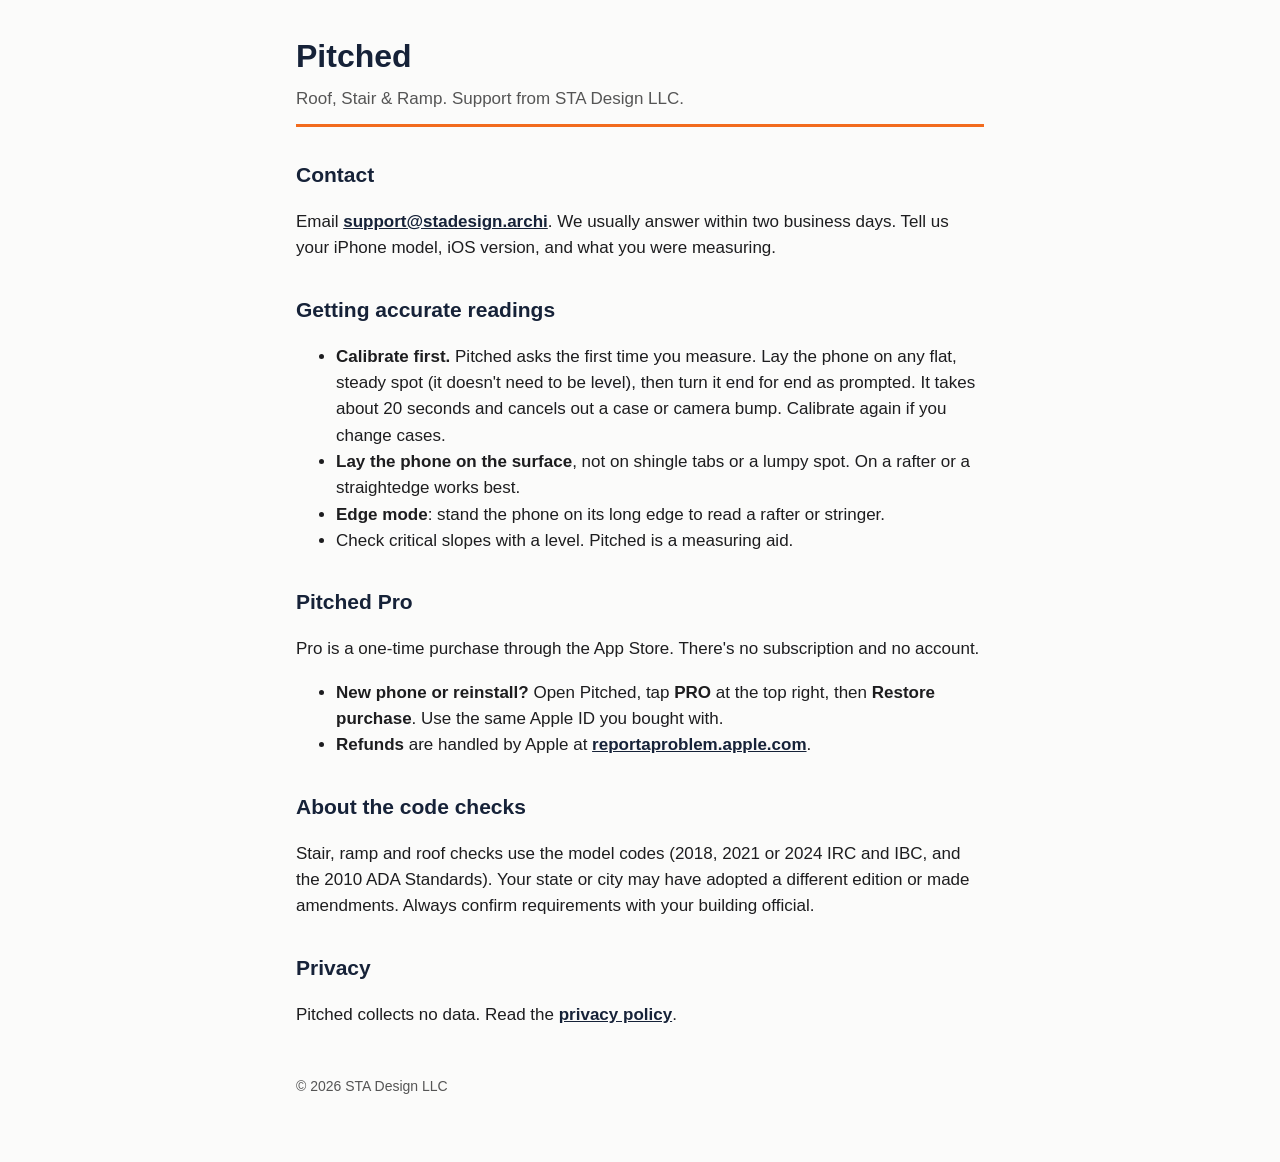
==== index.html @ f8be5443 "Add Pitched support and privacy pages Co-Authored-By: Claude Opus 5.5 <noreply@anthropic.com>" ====
<!doctype html>
<html lang="en"><head><meta charset="utf-8"><meta name="viewport" content="width=device-width,initial-scale=1">
<title>Pitched Support</title><link rel="stylesheet" href="style.css"></head>
<body><main>
<header><h1>Pitched</h1><p class="sub">Roof, Stair &amp; Ramp. Support from STA Design LLC.</p></header>

<h2>Contact</h2>
<p>Email <a href="mailto:support@stadesign.archi">support@stadesign.archi</a>. We usually answer within two business days. Tell us your iPhone model, iOS version, and what you were measuring.</p>

<h2>Getting accurate readings</h2>
<ul>
<li><b>Calibrate first.</b> Pitched asks the first time you measure. Lay the phone on any flat, steady spot (it doesn't need to be level), then turn it end for end as prompted. It takes about 20 seconds and cancels out a case or camera bump. Calibrate again if you change cases.</li>
<li><b>Lay the phone on the surface</b>, not on shingle tabs or a lumpy spot. On a rafter or a straightedge works best.</li>
<li><b>Edge mode</b>: stand the phone on its long edge to read a rafter or stringer.</li>
<li>Check critical slopes with a level. Pitched is a measuring aid.</li>
</ul>

<h2>Pitched Pro</h2>
<p>Pro is a one-time purchase through the App Store. There's no subscription and no account.</p>
<ul>
<li><b>New phone or reinstall?</b> Open Pitched, tap <b>PRO</b> at the top right, then <b>Restore purchase</b>. Use the same Apple ID you bought with.</li>
<li><b>Refunds</b> are handled by Apple at <a href="https://reportaproblem.apple.com">reportaproblem.apple.com</a>.</li>
</ul>

<h2>About the code checks</h2>
<p>Stair, ramp and roof checks use the model codes (2018, 2021 or 2024 IRC and IBC, and the 2010 ADA Standards). Your state or city may have adopted a different edition or made amendments. Always confirm requirements with your building official.</p>

<h2>Privacy</h2>
<p>Pitched collects no data. Read the <a href="privacy.html">privacy policy</a>.</p>

<footer>&copy; 2026 STA Design LLC</footer>
</main></body></html>
---- style.css ----
:root{--navy:#162238;--orange:#F26B1D;--ink:#1d1d1f;--muted:#555;--bg:#fbfbfa}
*{box-sizing:border-box}body{margin:0;background:var(--bg);color:var(--ink);font:17px/1.55 -apple-system,BlinkMacSystemFont,"Segoe UI",Roboto,sans-serif}
main{max-width:720px;margin:0 auto;padding:32px 16px 64px}
header{border-bottom:3px solid var(--orange);margin-bottom:24px;padding-bottom:12px}
h1{color:var(--navy);margin:0 0 4px;font-size:32px}h2{color:var(--navy);margin-top:32px;font-size:21px}
.sub{color:var(--muted);margin:0}a{color:var(--navy);font-weight:600}
footer{margin-top:48px;color:var(--muted);font-size:14px}
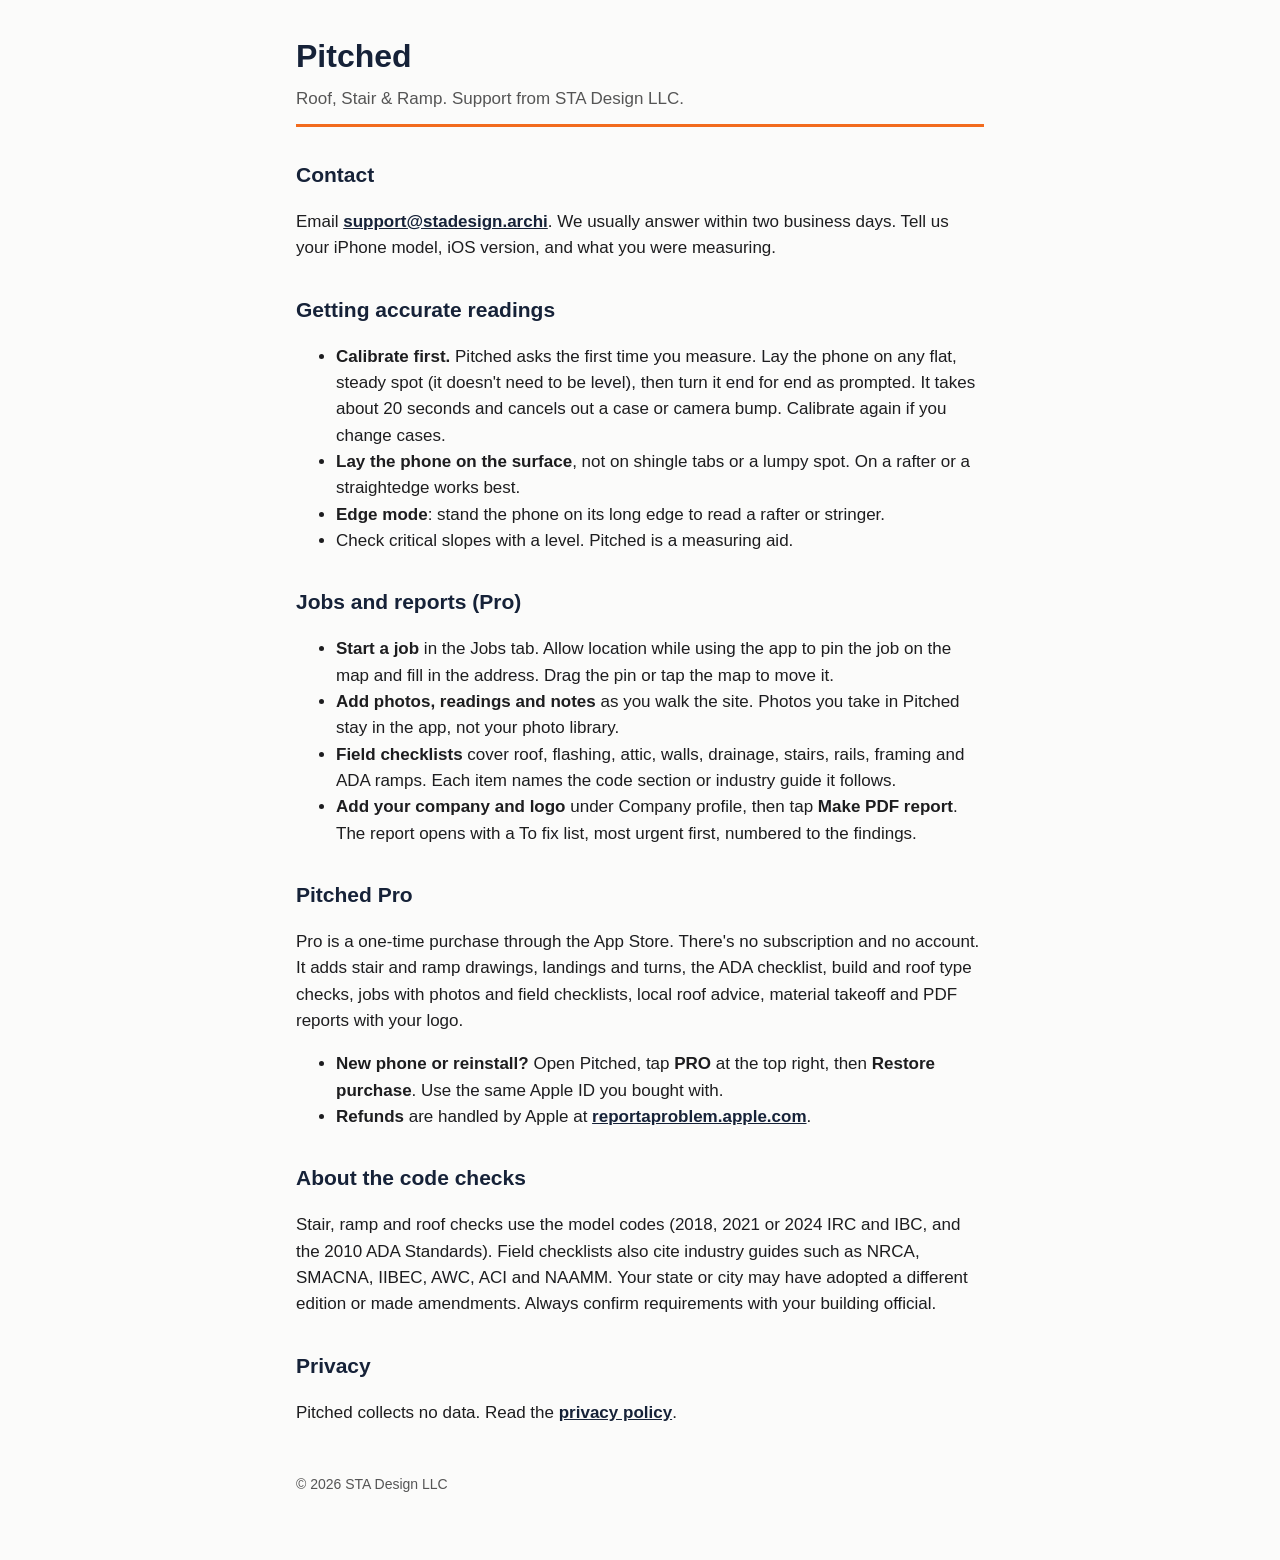
==== commit ec60b33a: "Support and privacy: jobs, field checklists, reports and Safari links Matches pitch-app-ios main 938" ====
--- a/index.html
+++ b/index.html
@@ -15,15 +15,23 @@
 <li>Check critical slopes with a level. Pitched is a measuring aid.</li>
 </ul>
 
+<h2>Jobs and reports (Pro)</h2>
+<ul>
+<li><b>Start a job</b> in the Jobs tab. Allow location while using the app to pin the job on the map and fill in the address. Drag the pin or tap the map to move it.</li>
+<li><b>Add photos, readings and notes</b> as you walk the site. Photos you take in Pitched stay in the app, not your photo library.</li>
+<li><b>Field checklists</b> cover roof, flashing, attic, walls, drainage, stairs, rails, framing and ADA ramps. Each item names the code section or industry guide it follows.</li>
+<li><b>Add your company and logo</b> under Company profile, then tap <b>Make PDF report</b>. The report opens with a To fix list, most urgent first, numbered to the findings.</li>
+</ul>
+
 <h2>Pitched Pro</h2>
-<p>Pro is a one-time purchase through the App Store. There's no subscription and no account.</p>
+<p>Pro is a one-time purchase through the App Store. There's no subscription and no account. It adds stair and ramp drawings, landings and turns, the ADA checklist, build and roof type checks, jobs with photos and field checklists, local roof advice, material takeoff and PDF reports with your logo.</p>
 <ul>
 <li><b>New phone or reinstall?</b> Open Pitched, tap <b>PRO</b> at the top right, then <b>Restore purchase</b>. Use the same Apple ID you bought with.</li>
 <li><b>Refunds</b> are handled by Apple at <a href="https://reportaproblem.apple.com">reportaproblem.apple.com</a>.</li>
 </ul>
 
 <h2>About the code checks</h2>
-<p>Stair, ramp and roof checks use the model codes (2018, 2021 or 2024 IRC and IBC, and the 2010 ADA Standards). Your state or city may have adopted a different edition or made amendments. Always confirm requirements with your building official.</p>
+<p>Stair, ramp and roof checks use the model codes (2018, 2021 or 2024 IRC and IBC, and the 2010 ADA Standards). Field checklists also cite industry guides such as NRCA, SMACNA, IIBEC, AWC, ACI and NAAMM. Your state or city may have adopted a different edition or made amendments. Always confirm requirements with your building official.</p>
 
 <h2>Privacy</h2>
 <p>Pitched collects no data. Read the <a href="privacy.html">privacy policy</a>.</p>
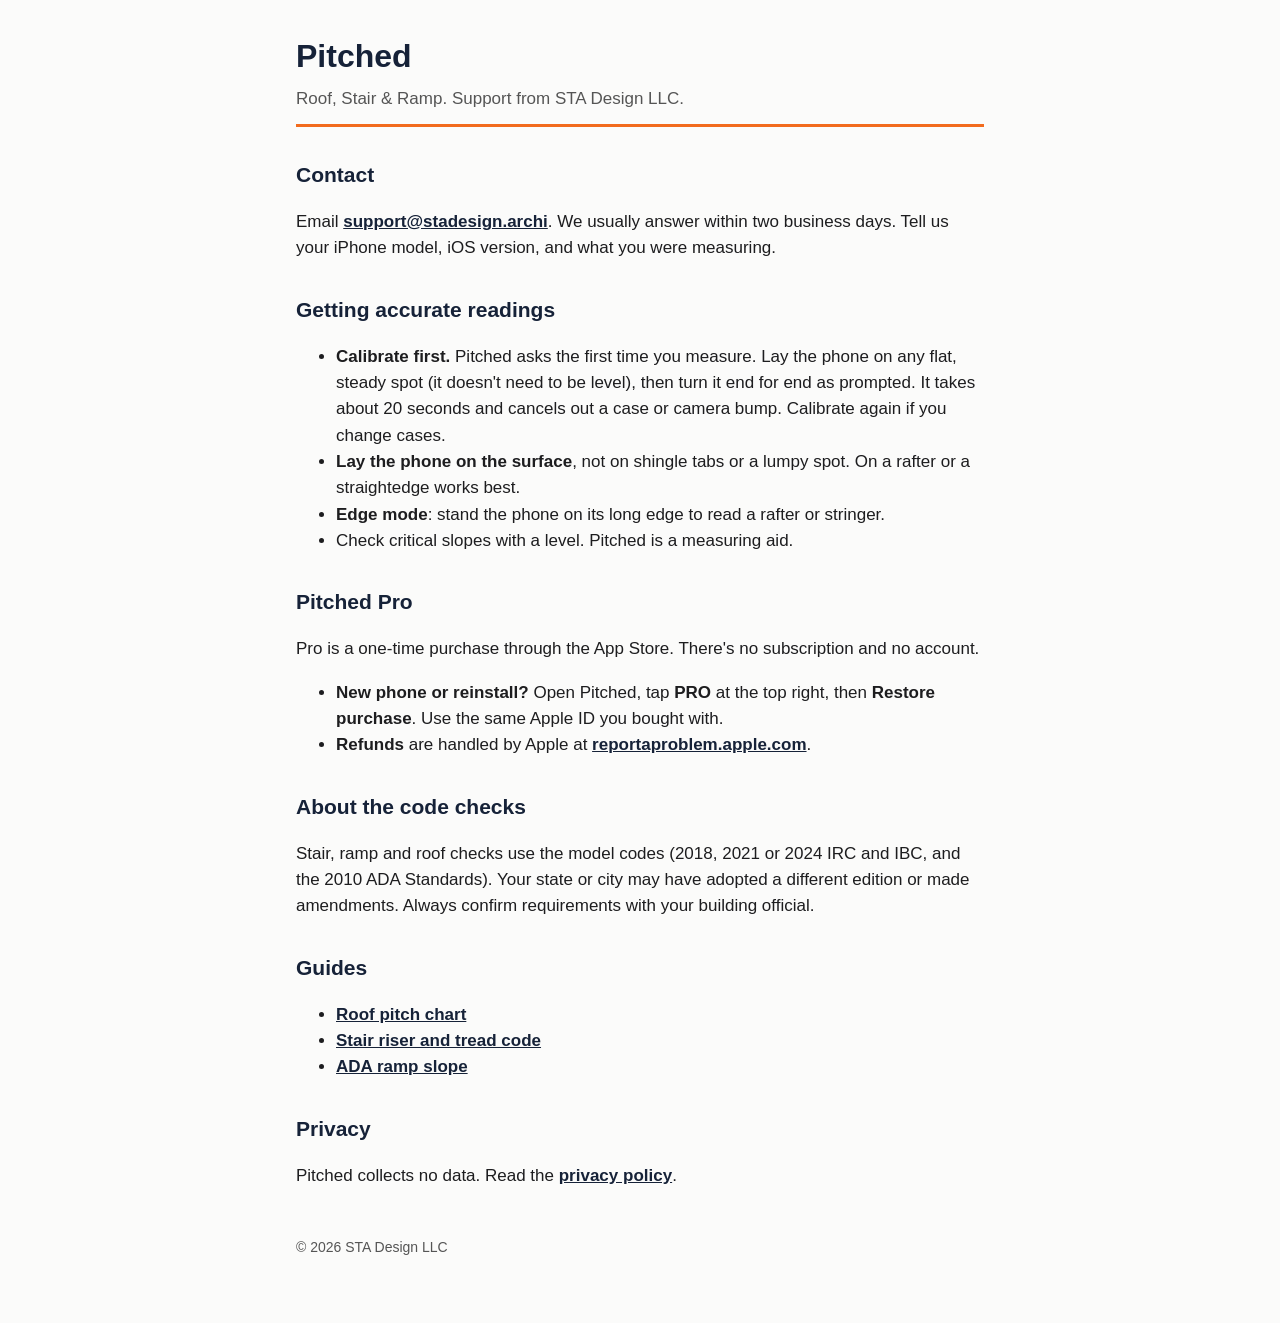
==== commit 8dee9176: "Add first three help guides, a guides page and a sitemap Co-Authored-By: Claude Opus 5.5 <noreply@an" ====
--- a/index.html
+++ b/index.html
@@ -15,23 +15,22 @@
 <li>Check critical slopes with a level. Pitched is a measuring aid.</li>
 </ul>
 
-<h2>Jobs and reports (Pro)</h2>
-<ul>
-<li><b>Start a job</b> in the Jobs tab. Allow location while using the app to pin the job on the map and fill in the address. Drag the pin or tap the map to move it.</li>
-<li><b>Add photos, readings and notes</b> as you walk the site. Photos you take in Pitched stay in the app, not your photo library.</li>
-<li><b>Field checklists</b> cover roof, flashing, attic, walls, drainage, stairs, rails, framing and ADA ramps. Each item names the code section or industry guide it follows.</li>
-<li><b>Add your company and logo</b> under Company profile, then tap <b>Make PDF report</b>. The report opens with a To fix list, most urgent first, numbered to the findings.</li>
-</ul>
-
 <h2>Pitched Pro</h2>
-<p>Pro is a one-time purchase through the App Store. There's no subscription and no account. It adds stair and ramp drawings, landings and turns, the ADA checklist, build and roof type checks, jobs with photos and field checklists, local roof advice, material takeoff and PDF reports with your logo.</p>
+<p>Pro is a one-time purchase through the App Store. There's no subscription and no account.</p>
 <ul>
 <li><b>New phone or reinstall?</b> Open Pitched, tap <b>PRO</b> at the top right, then <b>Restore purchase</b>. Use the same Apple ID you bought with.</li>
 <li><b>Refunds</b> are handled by Apple at <a href="https://reportaproblem.apple.com">reportaproblem.apple.com</a>.</li>
 </ul>
 
 <h2>About the code checks</h2>
-<p>Stair, ramp and roof checks use the model codes (2018, 2021 or 2024 IRC and IBC, and the 2010 ADA Standards). Field checklists also cite industry guides such as NRCA, SMACNA, IIBEC, AWC, ACI and NAAMM. Your state or city may have adopted a different edition or made amendments. Always confirm requirements with your building official.</p>
+<p>Stair, ramp and roof checks use the model codes (2018, 2021 or 2024 IRC and IBC, and the 2010 ADA Standards). Your state or city may have adopted a different edition or made amendments. Always confirm requirements with your building official.</p>
+
+<h2>Guides</h2>
+<ul>
+<li><a href="guides/roof-pitch-chart.html">Roof pitch chart</a></li>
+<li><a href="guides/stair-riser-tread-code.html">Stair riser and tread code</a></li>
+<li><a href="guides/ada-ramp-slope.html">ADA ramp slope</a></li>
+</ul>
 
 <h2>Privacy</h2>
 <p>Pitched collects no data. Read the <a href="privacy.html">privacy policy</a>.</p>
--- a/style.css
+++ b/style.css
@@ -5,3 +5,6 @@
 h1{color:var(--navy);margin:0 0 4px;font-size:32px}h2{color:var(--navy);margin-top:32px;font-size:21px}
 .sub{color:var(--muted);margin:0}a{color:var(--navy);font-weight:600}
 footer{margin-top:48px;color:var(--muted);font-size:14px}
+table{border-collapse:collapse;width:100%;margin:16px 0;font-size:16px}th,td{text-align:left;padding:8px;border-bottom:1px solid #ddd;vertical-align:top}th{color:var(--navy)}
+.cta{margin:32px 0;padding:16px;border-left:4px solid var(--orange);background:#fdf1e9}.cta p{margin:0}
+.answer{font-size:18px}nav.crumb{font-size:14px;margin-bottom:8px}.note{color:var(--muted);font-size:15px}
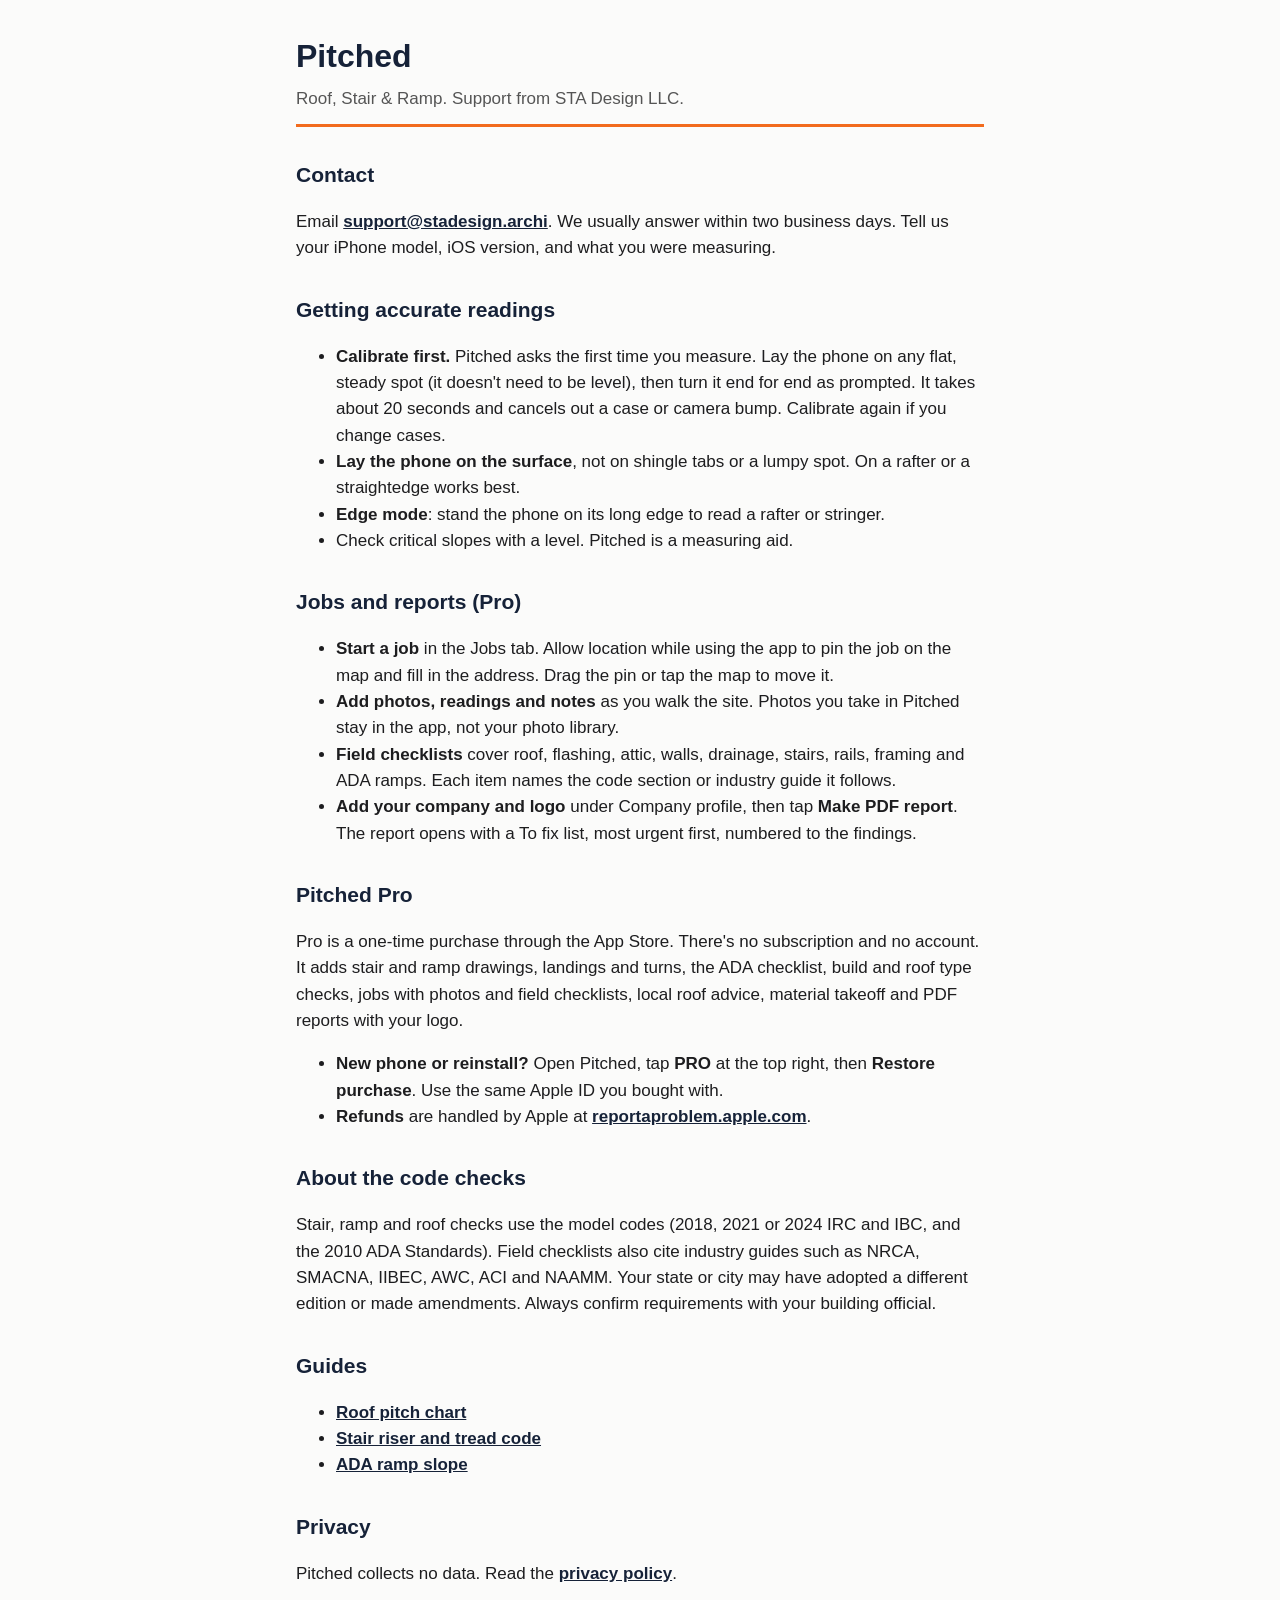
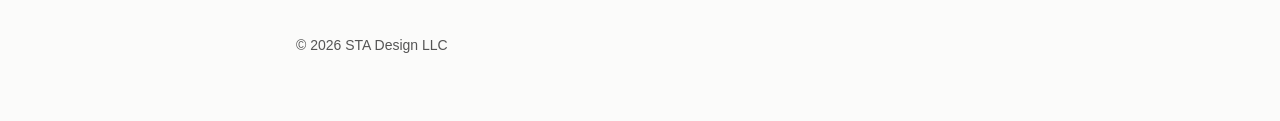
==== commit 5bb60846: "Merge pull request #2 from sthes26/claude/pitched-pages-update" ====
--- a/index.html
+++ b/index.html
@@ -15,15 +15,23 @@
 <li>Check critical slopes with a level. Pitched is a measuring aid.</li>
 </ul>
 
+<h2>Jobs and reports (Pro)</h2>
+<ul>
+<li><b>Start a job</b> in the Jobs tab. Allow location while using the app to pin the job on the map and fill in the address. Drag the pin or tap the map to move it.</li>
+<li><b>Add photos, readings and notes</b> as you walk the site. Photos you take in Pitched stay in the app, not your photo library.</li>
+<li><b>Field checklists</b> cover roof, flashing, attic, walls, drainage, stairs, rails, framing and ADA ramps. Each item names the code section or industry guide it follows.</li>
+<li><b>Add your company and logo</b> under Company profile, then tap <b>Make PDF report</b>. The report opens with a To fix list, most urgent first, numbered to the findings.</li>
+</ul>
+
 <h2>Pitched Pro</h2>
-<p>Pro is a one-time purchase through the App Store. There's no subscription and no account.</p>
+<p>Pro is a one-time purchase through the App Store. There's no subscription and no account. It adds stair and ramp drawings, landings and turns, the ADA checklist, build and roof type checks, jobs with photos and field checklists, local roof advice, material takeoff and PDF reports with your logo.</p>
 <ul>
 <li><b>New phone or reinstall?</b> Open Pitched, tap <b>PRO</b> at the top right, then <b>Restore purchase</b>. Use the same Apple ID you bought with.</li>
 <li><b>Refunds</b> are handled by Apple at <a href="https://reportaproblem.apple.com">reportaproblem.apple.com</a>.</li>
 </ul>
 
 <h2>About the code checks</h2>
-<p>Stair, ramp and roof checks use the model codes (2018, 2021 or 2024 IRC and IBC, and the 2010 ADA Standards). Your state or city may have adopted a different edition or made amendments. Always confirm requirements with your building official.</p>
+<p>Stair, ramp and roof checks use the model codes (2018, 2021 or 2024 IRC and IBC, and the 2010 ADA Standards). Field checklists also cite industry guides such as NRCA, SMACNA, IIBEC, AWC, ACI and NAAMM. Your state or city may have adopted a different edition or made amendments. Always confirm requirements with your building official.</p>
 
 <h2>Guides</h2>
 <ul>
